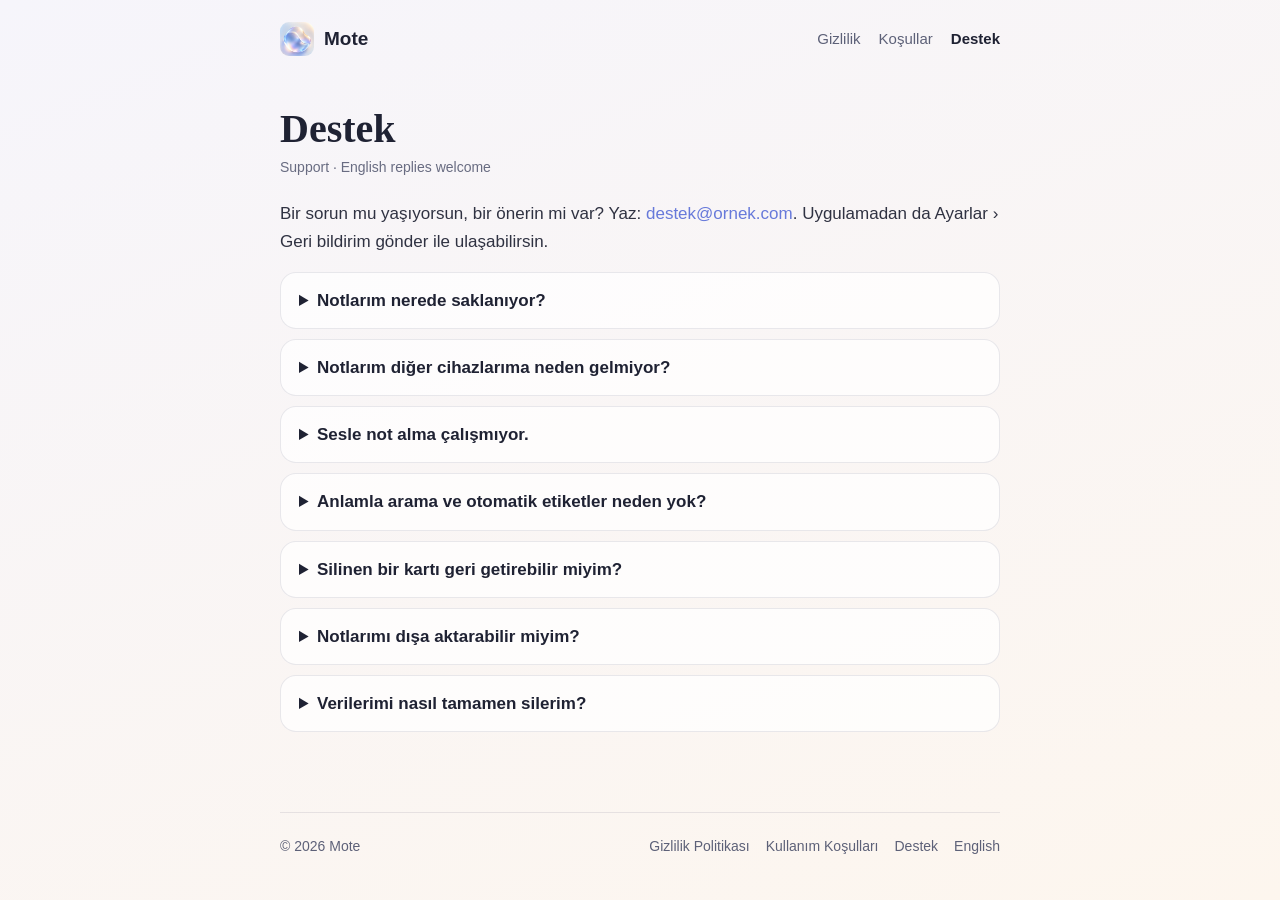
==== destek.html @ 1d6d349f "Mote web sitesi: ana sayfa, gizlilik, koşullar, destek (TR ve EN) Co-Authored-By: Claude Opus 5.5 <n" ====
<!doctype html>
<html lang="tr">
<head>
<meta charset="utf-8">
<meta name="viewport" content="width=device-width, initial-scale=1">
<title>Destek · Mote</title>
<meta name="description" content="Mote için destek ve sık sorulan sorular.">
<link rel="icon" href="icon.png">
<link rel="apple-touch-icon" href="apple-touch-icon.png">
<link rel="stylesheet" href="style.css">
</head>
<body>
<div class="wrap">
<header class="top">
<a class="brand" href="index.html"><img src="icon.png" alt="">Mote</a>
<nav class="links"><a href="gizlilik.html">Gizlilik</a><a href="kosullar.html">Koşullar</a><a href="destek.html" aria-current="page">Destek</a></nav>
</header>
<main>
<article class="doc">
<h1>Destek</h1>
<p class="updated">Support · English replies welcome</p>
<p>Bir sorun mu yaşıyorsun, bir önerin mi var? Yaz: <a href="mailto:destek@ornek.com">destek@ornek.com</a>. Uygulamadan da Ayarlar › Geri bildirim gönder ile ulaşabilirsin.</p>
<section class="faq"><details><summary>Notlarım nerede saklanıyor?</summary><p>Cihazında ve iCloud açıksa senin iCloud hesabında. Mote'un sunucusu yok; geliştirici notlarını göremez.</p></details><details><summary>Notlarım diğer cihazlarıma neden gelmiyor?</summary><p>Her cihazda aynı Apple hesabıyla iCloud'a girili olduğundan ve iOS Ayarlar › Apple Hesabı › iCloud bölümündeki uygulamalar arasında Mote'un açık olduğundan emin ol. Eşitleme internet bağlantısı gerektirir ve birkaç dakika sürebilir.</p></details><details><summary>Sesle not alma çalışmıyor.</summary><p>iOS Ayarlar › Mote bölümünde Mikrofon ve Konuşma Tanıma izinlerinin açık olduğunu kontrol et. Konuşma dili uygulamada Ayarlar › Konuşma dili bölümünden seçilir.</p></details><details><summary>Anlamla arama ve otomatik etiketler neden yok?</summary><p>Bu özellikler Apple Intelligence gerektirir. Desteklenmeyen cihazlarda Mote kelime araması ve kurallarla çalışır.</p></details><details><summary>Silinen bir kartı geri getirebilir miyim?</summary><p>Evet. Ayarlar › Son silinenler bölümünde silinen kartlar 30 gün durur.</p></details><details><summary>Notlarımı dışa aktarabilir miyim?</summary><p>Evet. Ayarlar › Tüm notları dışa aktar ile bütün notların Markdown dosyası olarak alınır; tek bir kartı da kartın menüsünden aktarabilirsin.</p></details><details><summary>Verilerimi nasıl tamamen silerim?</summary><p>Uygulamada Ayarlar › Her şeyi sil, ardından iOS Ayarlar › Apple Hesabı › iCloud › Depolamayı Yönet › Mote bölümünden iCloud verisini sil.</p></details></section>
</article>
</main>
<footer class="bottom">
<span>© 2026 Mote</span>
<nav><a href="gizlilik.html">Gizlilik Politikası</a><a href="kosullar.html">Kullanım Koşulları</a><a href="destek.html">Destek</a><a href="en/index.html" lang="en">English</a></nav>
</footer>
</div>
</body>
</html>
---- style.css ----
:root {
  --bg: #f6f5fb;
  --bg-2: #fdf6ee;
  --card: rgba(255, 255, 255, 0.72);
  --border: rgba(40, 44, 80, 0.10);
  --text: #1f2233;
  --muted: #5d6178;
  --accent: #5b6fd8;
  --warm: #e59a5a;
  --serif: Georgia, "New York", "Times New Roman", serif;
  --sans: -apple-system, BlinkMacSystemFont, "SF Pro Text", "Segoe UI", Roboto, sans-serif;
}

@media (prefers-color-scheme: dark) {
  :root {
    --bg: #12131c;
    --bg-2: #1b1714;
    --card: rgba(34, 36, 50, 0.72);
    --border: rgba(255, 255, 255, 0.09);
    --text: #eceef7;
    --muted: #a3a7bd;
    --accent: #9aa8f2;
    --warm: #f0b07a;
  }
}

* { box-sizing: border-box; }

html { -webkit-text-size-adjust: 100%; }

body {
  margin: 0;
  font-family: var(--sans);
  font-size: 17px;
  line-height: 1.6;
  color: var(--text);
  background: linear-gradient(160deg, var(--bg) 0%, var(--bg-2) 100%) fixed;
  min-height: 100vh;
}

a { color: var(--accent); text-decoration: none; }
a:hover { text-decoration: underline; }

.wrap { max-width: 760px; margin: 0 auto; padding: 0 20px; }

header.top {
  display: flex;
  align-items: center;
  justify-content: space-between;
  gap: 16px;
  padding: 22px 0;
}

.brand { display: flex; align-items: center; gap: 10px; color: var(--text); font-weight: 600; font-size: 19px; }
.brand:hover { text-decoration: none; }
.brand img { width: 34px; height: 34px; border-radius: 9px; }

nav.links { display: flex; flex-wrap: wrap; gap: 4px 18px; font-size: 15px; }
nav.links a { color: var(--muted); }
nav.links a[aria-current="page"] { color: var(--text); font-weight: 600; }

.hero { text-align: center; padding: 48px 0 28px; }
.hero img { width: 132px; height: 132px; border-radius: 30px; box-shadow: 0 18px 50px rgba(91, 111, 216, 0.25); }
.hero h1 { font-family: var(--serif); font-weight: 600; font-size: clamp(34px, 7vw, 52px); line-height: 1.12; margin: 26px 0 12px; letter-spacing: -0.01em; }
.hero p.lead { font-size: clamp(18px, 3.4vw, 21px); color: var(--muted); max-width: 560px; margin: 0 auto; }

.badge {
  display: inline-block;
  margin-top: 26px;
  padding: 12px 22px;
  border-radius: 999px;
  background: var(--text);
  color: var(--bg);
  font-weight: 600;
  font-size: 15px;
}
.badge:hover { text-decoration: none; opacity: 0.9; }
.badge.soon { background: transparent; color: var(--muted); border: 1px solid var(--border); }

.features { display: grid; grid-template-columns: repeat(auto-fit, minmax(220px, 1fr)); gap: 14px; padding: 30px 0 10px; }
.feature {
  background: var(--card);
  border: 1px solid var(--border);
  border-radius: 20px;
  padding: 20px 20px 18px;
  backdrop-filter: blur(14px);
  -webkit-backdrop-filter: blur(14px);
}
.feature h3 { font-family: var(--serif); font-size: 19px; margin: 0 0 6px; font-weight: 600; }
.feature p { margin: 0; color: var(--muted); font-size: 15.5px; }
.feature .dot { display: inline-block; width: 9px; height: 9px; border-radius: 50%; margin-right: 8px; background: var(--warm); vertical-align: 2px; }

.privacy-note {
  margin: 26px 0 10px;
  padding: 18px 20px;
  border-radius: 20px;
  border: 1px solid var(--border);
  background: var(--card);
  color: var(--muted);
  font-size: 15.5px;
}
.privacy-note strong { color: var(--text); }

article.doc { padding: 18px 0 30px; }
article.doc h1 { font-family: var(--serif); font-weight: 600; font-size: clamp(30px, 6vw, 40px); line-height: 1.15; margin: 10px 0 4px; }
article.doc .updated { color: var(--muted); font-size: 14px; margin: 0 0 22px; }
article.doc h2 { font-size: 19px; margin: 28px 0 6px; }
article.doc p, article.doc li { color: var(--text); opacity: 0.92; }
article.doc ul { padding-left: 20px; }

.faq details {
  background: var(--card);
  border: 1px solid var(--border);
  border-radius: 16px;
  padding: 14px 18px;
  margin: 10px 0;
}
.faq summary { cursor: pointer; font-weight: 600; }
.faq details p { margin: 10px 0 2px; color: var(--muted); }

footer.bottom {
  border-top: 1px solid var(--border);
  margin-top: 40px;
  padding: 22px 0 40px;
  color: var(--muted);
  font-size: 14px;
  display: flex;
  flex-wrap: wrap;
  gap: 8px 18px;
  justify-content: space-between;
}
footer.bottom nav { display: flex; flex-wrap: wrap; gap: 6px 16px; }
footer.bottom a { color: var(--muted); }

@media (max-width: 520px) {
  header.top { flex-direction: column; align-items: flex-start; }
  .hero { padding-top: 28px; }
}
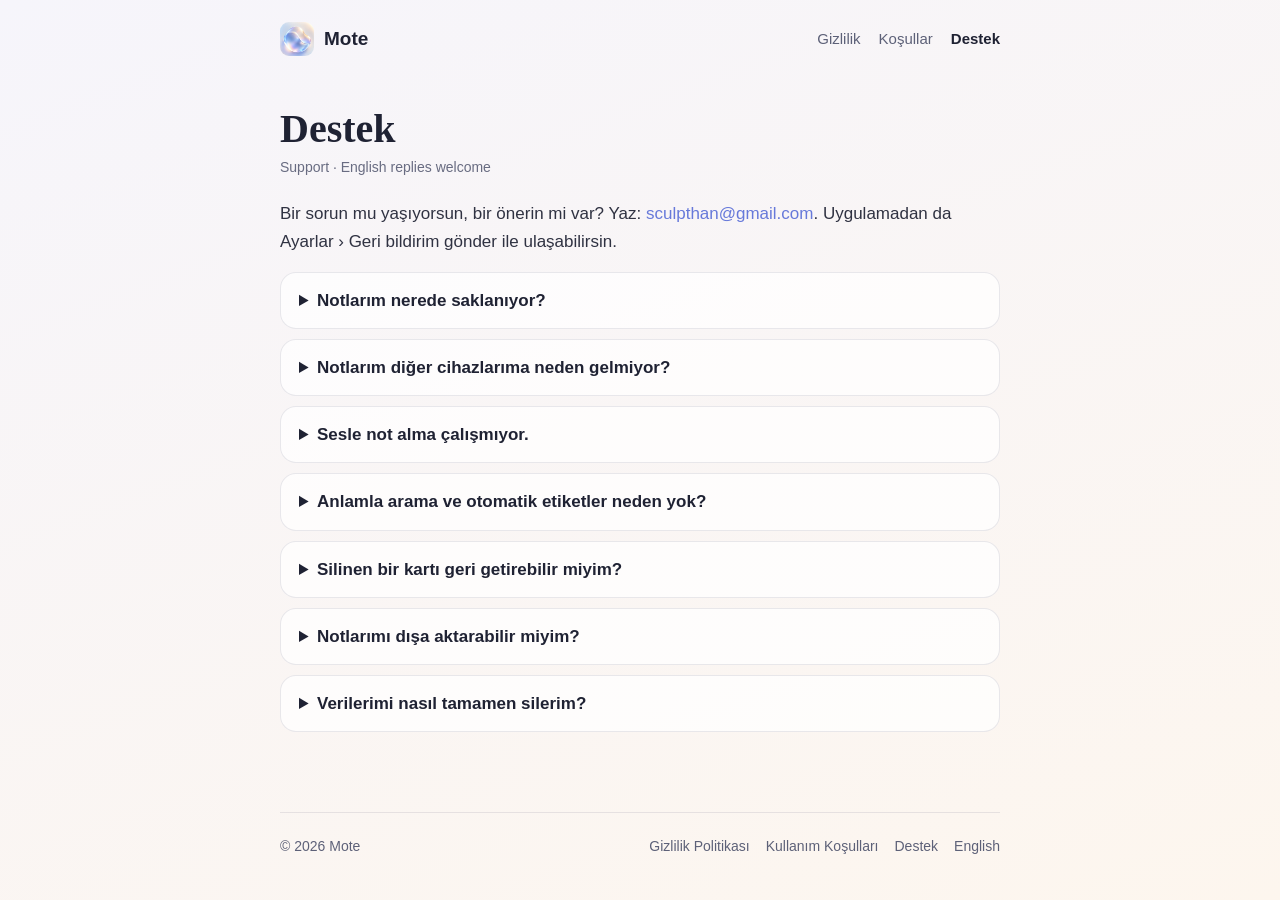
==== commit e66a1a0f: "Real support address" ====
--- a/destek.html
+++ b/destek.html
@@ -19,7 +19,7 @@
 <article class="doc">
 <h1>Destek</h1>
 <p class="updated">Support · English replies welcome</p>
-<p>Bir sorun mu yaşıyorsun, bir önerin mi var? Yaz: <a href="mailto:destek@ornek.com">destek@ornek.com</a>. Uygulamadan da Ayarlar › Geri bildirim gönder ile ulaşabilirsin.</p>
+<p>Bir sorun mu yaşıyorsun, bir önerin mi var? Yaz: <a href="mailto:sculpthan@gmail.com">sculpthan@gmail.com</a>. Uygulamadan da Ayarlar › Geri bildirim gönder ile ulaşabilirsin.</p>
 <section class="faq"><details><summary>Notlarım nerede saklanıyor?</summary><p>Cihazında ve iCloud açıksa senin iCloud hesabında. Mote'un sunucusu yok; geliştirici notlarını göremez.</p></details><details><summary>Notlarım diğer cihazlarıma neden gelmiyor?</summary><p>Her cihazda aynı Apple hesabıyla iCloud'a girili olduğundan ve iOS Ayarlar › Apple Hesabı › iCloud bölümündeki uygulamalar arasında Mote'un açık olduğundan emin ol. Eşitleme internet bağlantısı gerektirir ve birkaç dakika sürebilir.</p></details><details><summary>Sesle not alma çalışmıyor.</summary><p>iOS Ayarlar › Mote bölümünde Mikrofon ve Konuşma Tanıma izinlerinin açık olduğunu kontrol et. Konuşma dili uygulamada Ayarlar › Konuşma dili bölümünden seçilir.</p></details><details><summary>Anlamla arama ve otomatik etiketler neden yok?</summary><p>Bu özellikler Apple Intelligence gerektirir. Desteklenmeyen cihazlarda Mote kelime araması ve kurallarla çalışır.</p></details><details><summary>Silinen bir kartı geri getirebilir miyim?</summary><p>Evet. Ayarlar › Son silinenler bölümünde silinen kartlar 30 gün durur.</p></details><details><summary>Notlarımı dışa aktarabilir miyim?</summary><p>Evet. Ayarlar › Tüm notları dışa aktar ile bütün notların Markdown dosyası olarak alınır; tek bir kartı da kartın menüsünden aktarabilirsin.</p></details><details><summary>Verilerimi nasıl tamamen silerim?</summary><p>Uygulamada Ayarlar › Her şeyi sil, ardından iOS Ayarlar › Apple Hesabı › iCloud › Depolamayı Yönet › Mote bölümünden iCloud verisini sil.</p></details></section>
 </article>
 </main>
